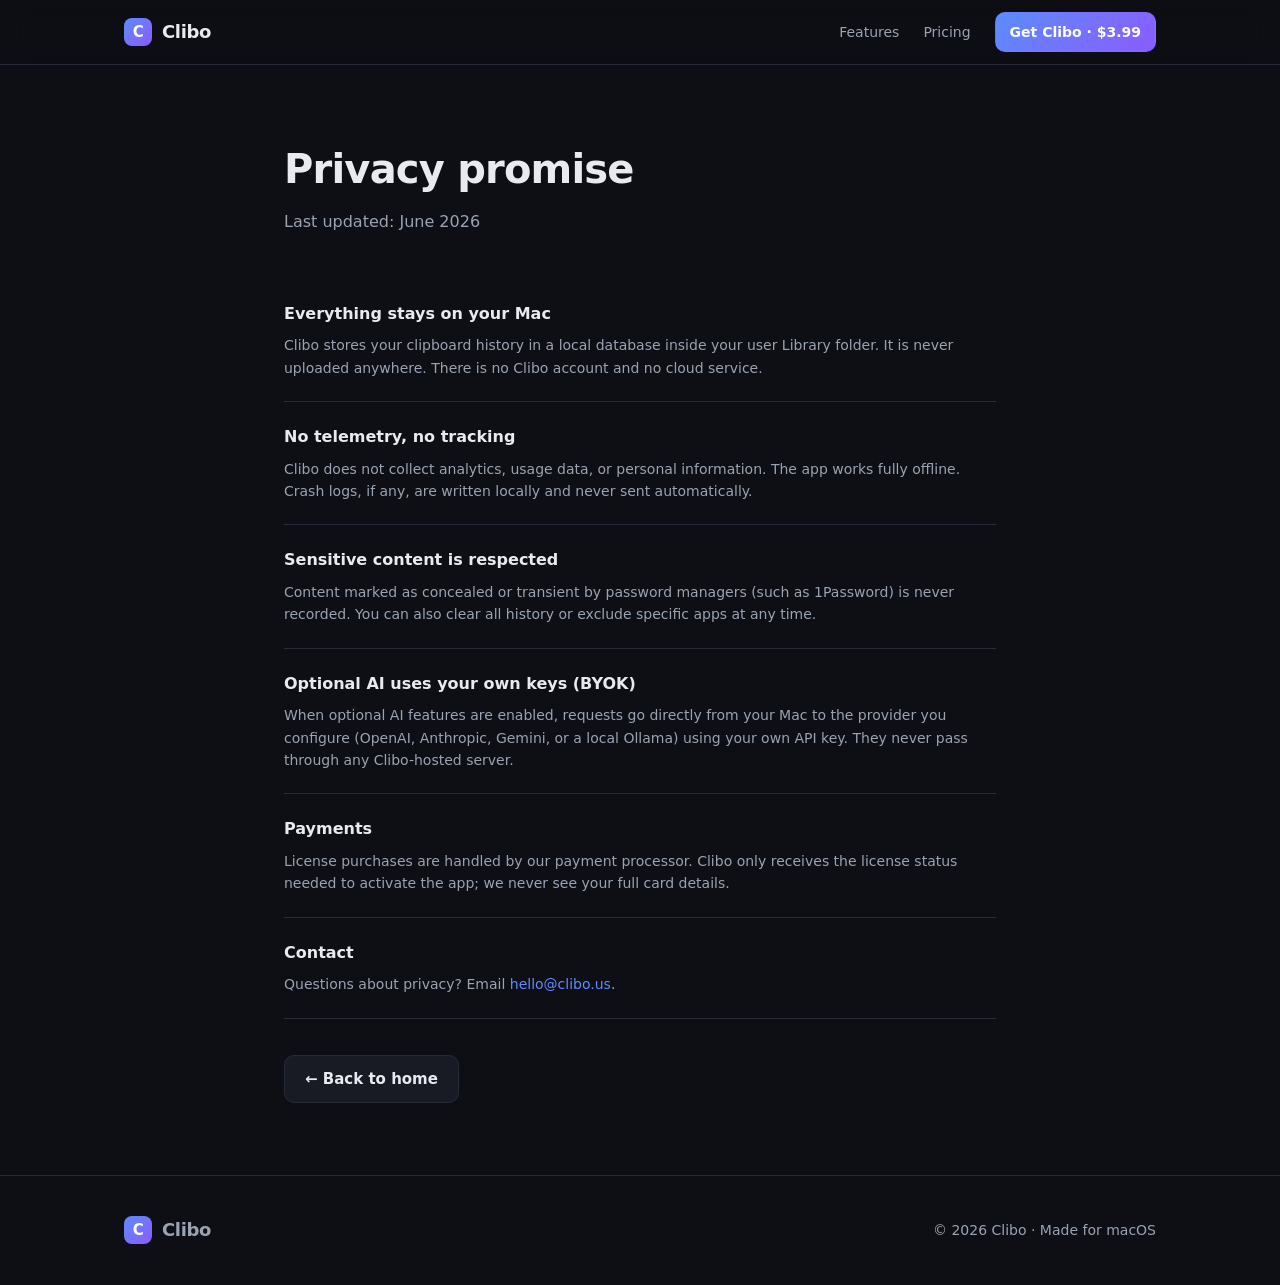
==== privacy.html @ a32e6b88 "Clibo landing page skeleton (clibo.us) - Hero, features, privacy, pricing (.99 one-time), FAQ, downl" ====
<!DOCTYPE html>
<html lang="en">
<head>
  <meta charset="UTF-8" />
  <meta name="viewport" content="width=device-width, initial-scale=1.0" />
  <title>Privacy — Clibo</title>
  <meta name="description" content="Clibo's privacy promise: your clipboard history is stored locally on your Mac. No account, no cloud, no telemetry." />
  <link rel="icon" href="favicon.svg" type="image/svg+xml" />
  <link rel="stylesheet" href="styles.css" />
</head>
<body>
  <nav>
    <div class="wrap">
      <a class="logo" href="/"><span class="mark">C</span> Clibo</a>
      <div class="nav-links">
        <a href="index.html#features">Features</a>
        <a href="index.html#pricing">Pricing</a>
        <a class="btn btn-primary btn-sm" href="index.html#pricing">Get Clibo · $3.99</a>
      </div>
    </div>
  </nav>

  <section>
    <div class="wrap" style="max-width:760px;">
      <h1 style="font-size:40px; letter-spacing:-0.02em; margin-bottom:8px;">Privacy promise</h1>
      <p style="color:var(--muted); margin-bottom:32px;">Last updated: June 2026</p>

      <div class="faq">
        <div class="qa">
          <h4>Everything stays on your Mac</h4>
          <p>Clibo stores your clipboard history in a local database inside your user Library folder. It is never uploaded anywhere. There is no Clibo account and no cloud service.</p>
        </div>
        <div class="qa">
          <h4>No telemetry, no tracking</h4>
          <p>Clibo does not collect analytics, usage data, or personal information. The app works fully offline. Crash logs, if any, are written locally and never sent automatically.</p>
        </div>
        <div class="qa">
          <h4>Sensitive content is respected</h4>
          <p>Content marked as concealed or transient by password managers (such as 1Password) is never recorded. You can also clear all history or exclude specific apps at any time.</p>
        </div>
        <div class="qa">
          <h4>Optional AI uses your own keys (BYOK)</h4>
          <p>When optional AI features are enabled, requests go directly from your Mac to the provider you configure (OpenAI, Anthropic, Gemini, or a local Ollama) using your own API key. They never pass through any Clibo-hosted server.</p>
        </div>
        <div class="qa">
          <h4>Payments</h4>
          <p>License purchases are handled by our payment processor. Clibo only receives the license status needed to activate the app; we never see your full card details.</p>
        </div>
        <div class="qa">
          <h4>Contact</h4>
          <p>Questions about privacy? Email <a href="mailto:hello@clibo.us" style="color:var(--accent);">hello@clibo.us</a>.</p>
        </div>
      </div>

      <div class="cta-row" style="justify-content:flex-start; margin-top:36px;">
        <a class="btn btn-ghost" href="index.html">← Back to home</a>
      </div>
    </div>
  </section>

  <footer>
    <div class="wrap">
      <div class="logo"><span class="mark">C</span> Clibo</div>
      <div>© 2026 Clibo · Made for macOS</div>
    </div>
  </footer>
</body>
</html>
---- styles.css ----
:root {
  --bg: #0d0f14;
  --bg-soft: #14171f;
  --card: #181b24;
  --border: #262b38;
  --text: #e8eaf0;
  --muted: #9aa3b2;
  --accent: #5b8cff;
  --accent-2: #8b5bff;
  --green: #3ddc97;
  --radius: 14px;
  --maxw: 1080px;
}

* { box-sizing: border-box; margin: 0; padding: 0; }
html { scroll-behavior: smooth; }
body {
  font-family: -apple-system, BlinkMacSystemFont, "SF Pro Text", "Segoe UI", Inter, system-ui, sans-serif;
  background: var(--bg);
  color: var(--text);
  line-height: 1.6;
  -webkit-font-smoothing: antialiased;
}
a { color: inherit; text-decoration: none; }
.wrap { max-width: var(--maxw); margin: 0 auto; padding: 0 24px; }

/* Nav */
nav {
  position: sticky; top: 0; z-index: 50;
  backdrop-filter: blur(12px);
  background: rgba(13,15,20,0.72);
  border-bottom: 1px solid var(--border);
}
nav .wrap { display: flex; align-items: center; justify-content: space-between; height: 64px; }
.logo { display: flex; align-items: center; gap: 10px; font-weight: 700; font-size: 18px; letter-spacing: -0.02em; }
.logo .mark {
  width: 28px; height: 28px; border-radius: 8px;
  background: linear-gradient(135deg, var(--accent), var(--accent-2));
  display: grid; place-items: center; color: white; font-size: 15px;
}
.nav-links { display: flex; align-items: center; gap: 24px; font-size: 14px; color: var(--muted); }
.nav-links a:hover { color: var(--text); }

/* Buttons */
.btn {
  display: inline-flex; align-items: center; gap: 8px;
  padding: 11px 20px; border-radius: 10px; font-weight: 600; font-size: 15px;
  border: 1px solid transparent; cursor: pointer; transition: transform .12s ease, opacity .12s ease;
}
.btn:hover { transform: translateY(-1px); }
.btn-primary { background: linear-gradient(135deg, var(--accent), var(--accent-2)); color: white; }
.btn-ghost { border-color: var(--border); color: var(--text); background: var(--card); }
.btn-sm { padding: 8px 14px; font-size: 14px; }

/* Hero */
.hero { padding: 88px 0 64px; text-align: center; }
.eyebrow {
  display: inline-block; font-size: 13px; color: var(--accent);
  border: 1px solid var(--border); border-radius: 999px; padding: 5px 14px; margin-bottom: 22px;
}
.hero h1 { font-size: clamp(34px, 6vw, 60px); line-height: 1.05; letter-spacing: -0.03em; font-weight: 800; }
.hero h1 .grad { background: linear-gradient(135deg, var(--accent), var(--accent-2)); -webkit-background-clip: text; background-clip: text; -webkit-text-fill-color: transparent; }
.hero p.lead { max-width: 640px; margin: 22px auto 0; font-size: 18px; color: var(--muted); }
.cta-row { display: flex; gap: 14px; justify-content: center; margin-top: 32px; flex-wrap: wrap; }
.subnote { margin-top: 16px; font-size: 13px; color: var(--muted); }

/* Mockup */
.mockup {
  max-width: 620px; margin: 56px auto 0; background: var(--card);
  border: 1px solid var(--border); border-radius: 16px; overflow: hidden;
  box-shadow: 0 30px 80px -30px rgba(91,140,255,0.35);
}
.mockup .bar { display: flex; align-items: center; gap: 8px; padding: 12px 16px; border-bottom: 1px solid var(--border); }
.dot { width: 11px; height: 11px; border-radius: 50%; }
.dot.r { background: #ff5f57; } .dot.y { background: #febc2e; } .dot.g { background: #28c840; }
.mockup .search { margin-left: 10px; flex: 1; background: var(--bg-soft); border: 1px solid var(--border); border-radius: 8px; padding: 7px 12px; font-size: 13px; color: var(--muted); text-align: left; }
.mockup .rows { padding: 8px; text-align: left; }
.row { display: flex; align-items: center; gap: 10px; padding: 9px 12px; border-radius: 8px; font-size: 14px; }
.row.sel { background: rgba(91,140,255,0.16); }
.tag { font-size: 11px; padding: 2px 8px; border-radius: 6px; background: var(--bg-soft); color: var(--muted); border: 1px solid var(--border); }
.swatch { width: 14px; height: 14px; border-radius: 4px; }
.row .src { margin-left: auto; font-size: 12px; color: var(--muted); }

/* Sections */
section { padding: 72px 0; }
.section-title { text-align: center; font-size: clamp(26px, 4vw, 38px); font-weight: 800; letter-spacing: -0.02em; }
.section-sub { text-align: center; color: var(--muted); margin-top: 12px; max-width: 560px; margin-left: auto; margin-right: auto; }

.grid { display: grid; grid-template-columns: repeat(3, 1fr); gap: 18px; margin-top: 48px; }
.card { background: var(--card); border: 1px solid var(--border); border-radius: var(--radius); padding: 26px; }
.card .ico { width: 40px; height: 40px; border-radius: 10px; background: var(--bg-soft); display: grid; place-items: center; font-size: 20px; margin-bottom: 16px; }
.card h3 { font-size: 17px; margin-bottom: 8px; }
.card h3 .soon { font-size: 11px; color: var(--accent); border: 1px solid var(--border); border-radius: 6px; padding: 2px 7px; margin-left: 6px; vertical-align: middle; }
.card p { font-size: 14px; color: var(--muted); }

/* Pricing */
.price-card {
  max-width: 420px; margin: 44px auto 0; text-align: center;
  background: var(--card); border: 1px solid var(--border); border-radius: 18px; padding: 40px 32px;
}
.price { font-size: 56px; font-weight: 800; letter-spacing: -0.03em; }
.price small { font-size: 18px; color: var(--muted); font-weight: 600; }
.price-card ul { list-style: none; margin: 26px 0; text-align: left; }
.price-card li { padding: 7px 0; color: var(--muted); display: flex; gap: 10px; }
.price-card li::before { content: "✓"; color: var(--green); font-weight: 700; }

/* FAQ */
.faq { max-width: 720px; margin: 44px auto 0; }
.qa { border-bottom: 1px solid var(--border); padding: 22px 0; }
.qa h4 { font-size: 16px; margin-bottom: 8px; }
.qa p { color: var(--muted); font-size: 14px; }

/* Footer */
footer { border-top: 1px solid var(--border); padding: 40px 0; color: var(--muted); font-size: 14px; }
footer .wrap { display: flex; justify-content: space-between; align-items: center; flex-wrap: wrap; gap: 16px; }
footer a:hover { color: var(--text); }
.foot-links { display: flex; gap: 22px; }

@media (max-width: 760px) {
  .grid { grid-template-columns: 1fr; }
  .nav-links a:not(.btn) { display: none; }
}
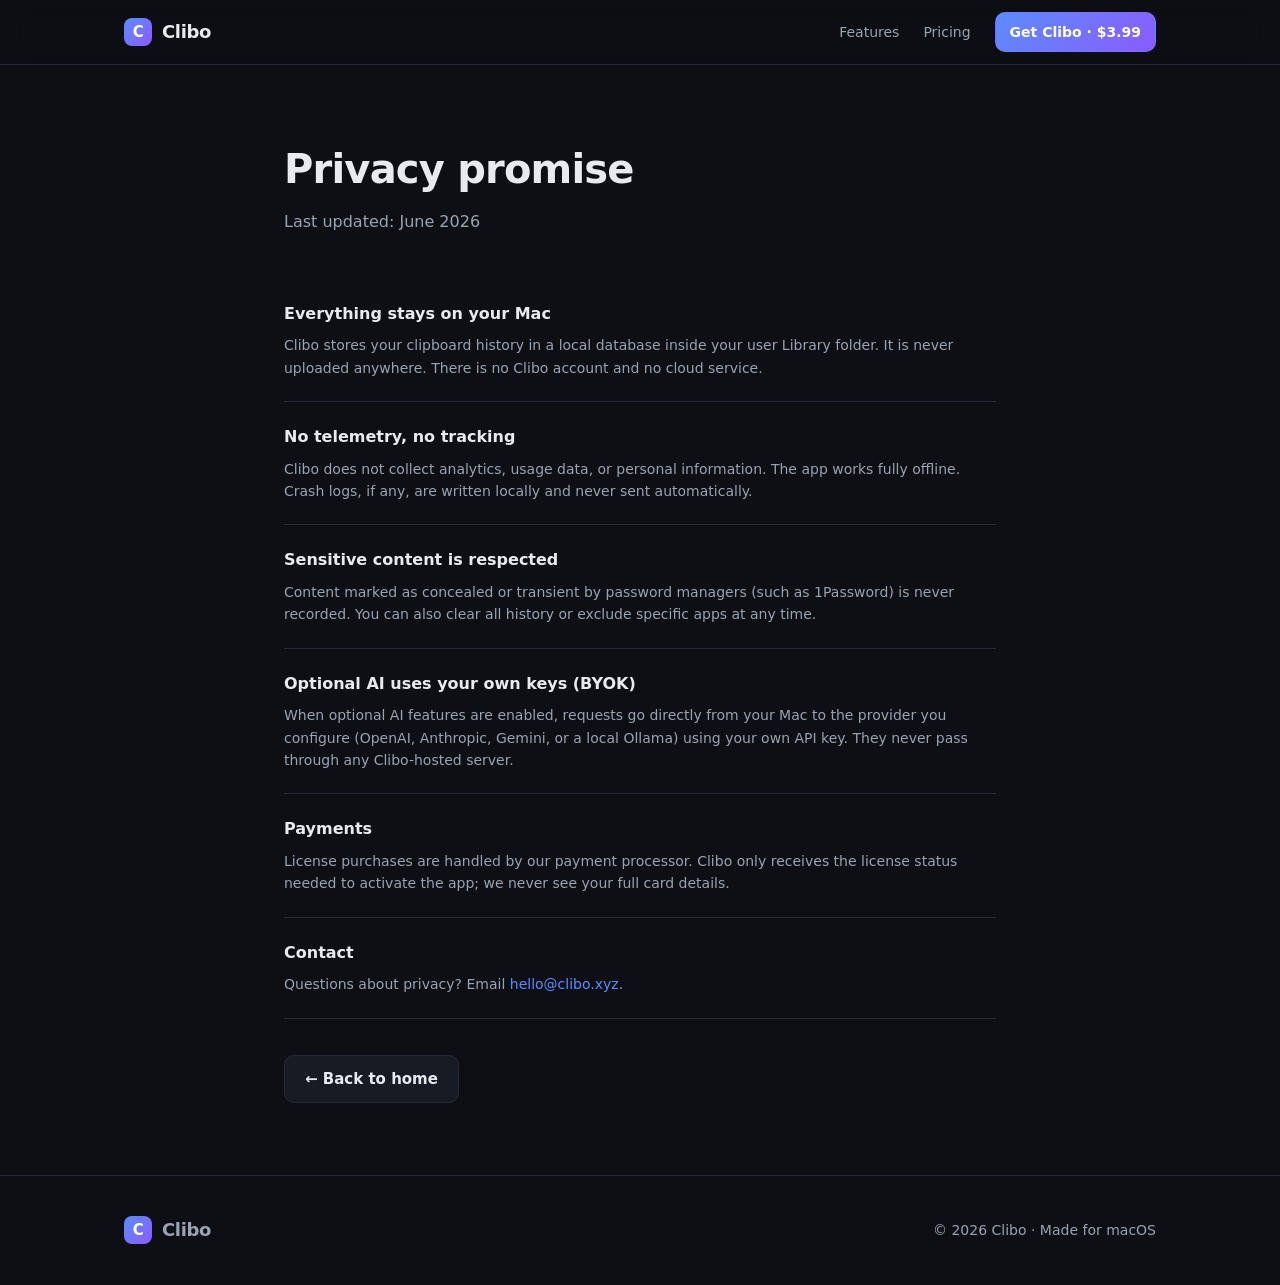
==== commit 1f621baa: "Switch domain to clibo.xyz" ====
--- a/privacy.html
+++ b/privacy.html
@@ -48,7 +48,7 @@
         </div>
         <div class="qa">
           <h4>Contact</h4>
-          <p>Questions about privacy? Email <a href="mailto:hello@clibo.us" style="color:var(--accent);">hello@clibo.us</a>.</p>
+          <p>Questions about privacy? Email <a href="mailto:hello@clibo.xyz" style="color:var(--accent);">hello@clibo.xyz</a>.</p>
         </div>
       </div>
 
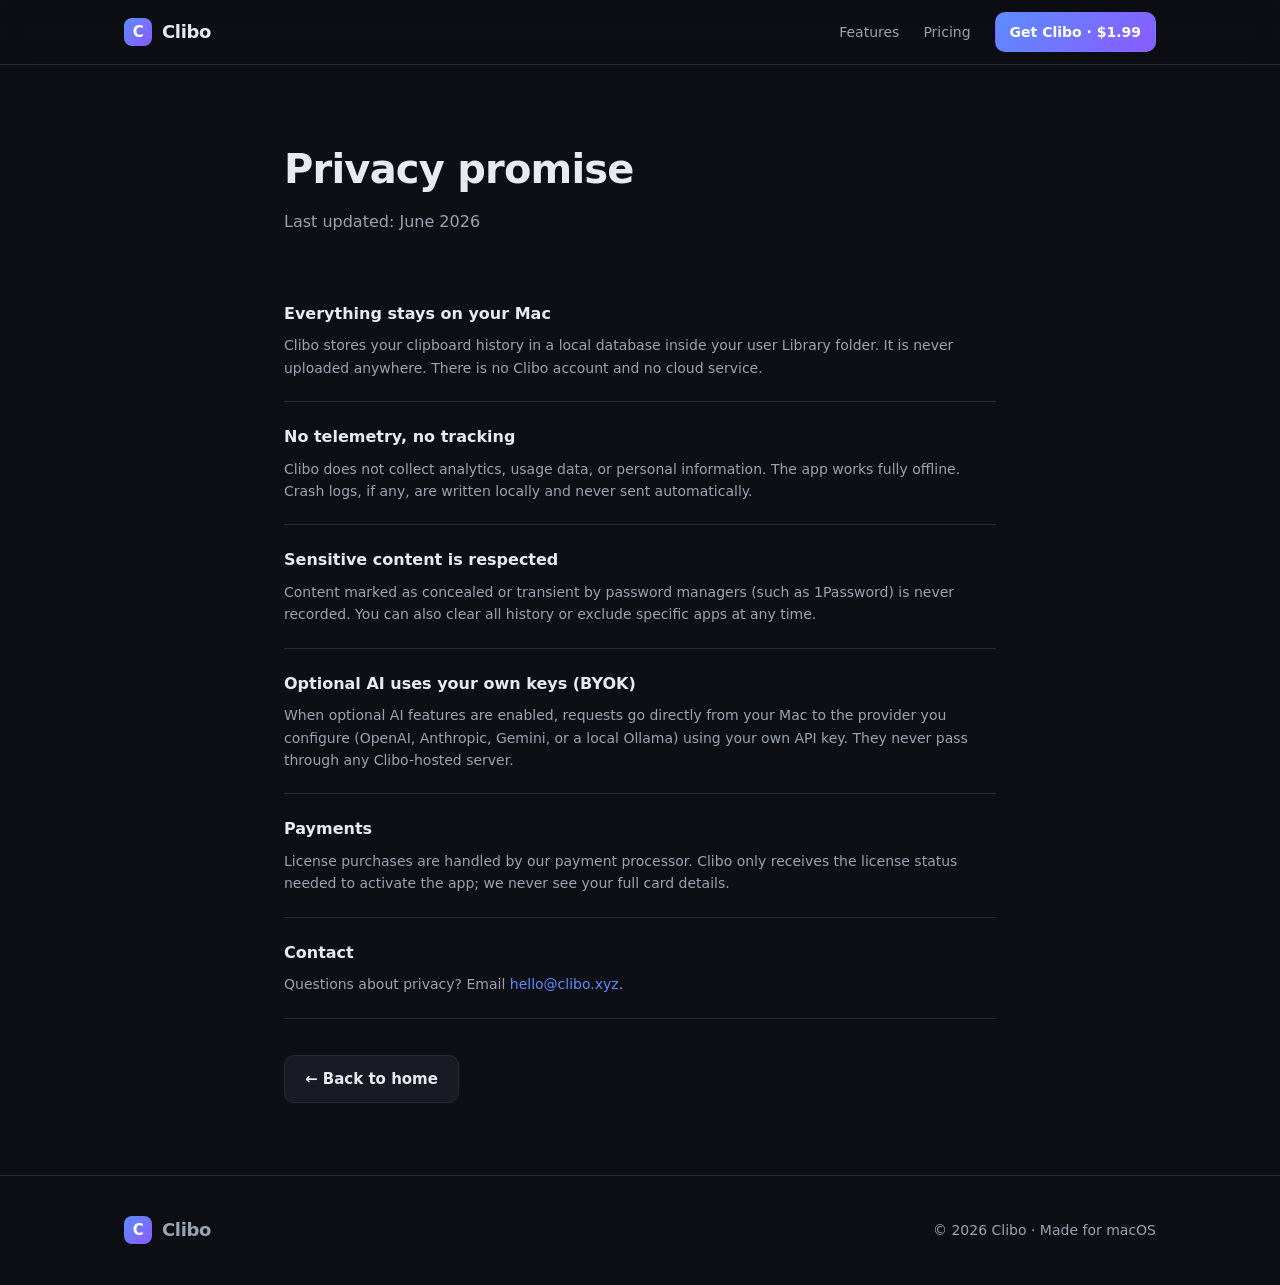
==== commit 49379247: "Price: $1.99" ====
--- a/privacy.html
+++ b/privacy.html
@@ -15,7 +15,7 @@
       <div class="nav-links">
         <a href="index.html#features">Features</a>
         <a href="index.html#pricing">Pricing</a>
-        <a class="btn btn-primary btn-sm" href="index.html#pricing">Get Clibo · $3.99</a>
+        <a class="btn btn-primary btn-sm" href="index.html#pricing">Get Clibo · $1.99</a>
       </div>
     </div>
   </nav>
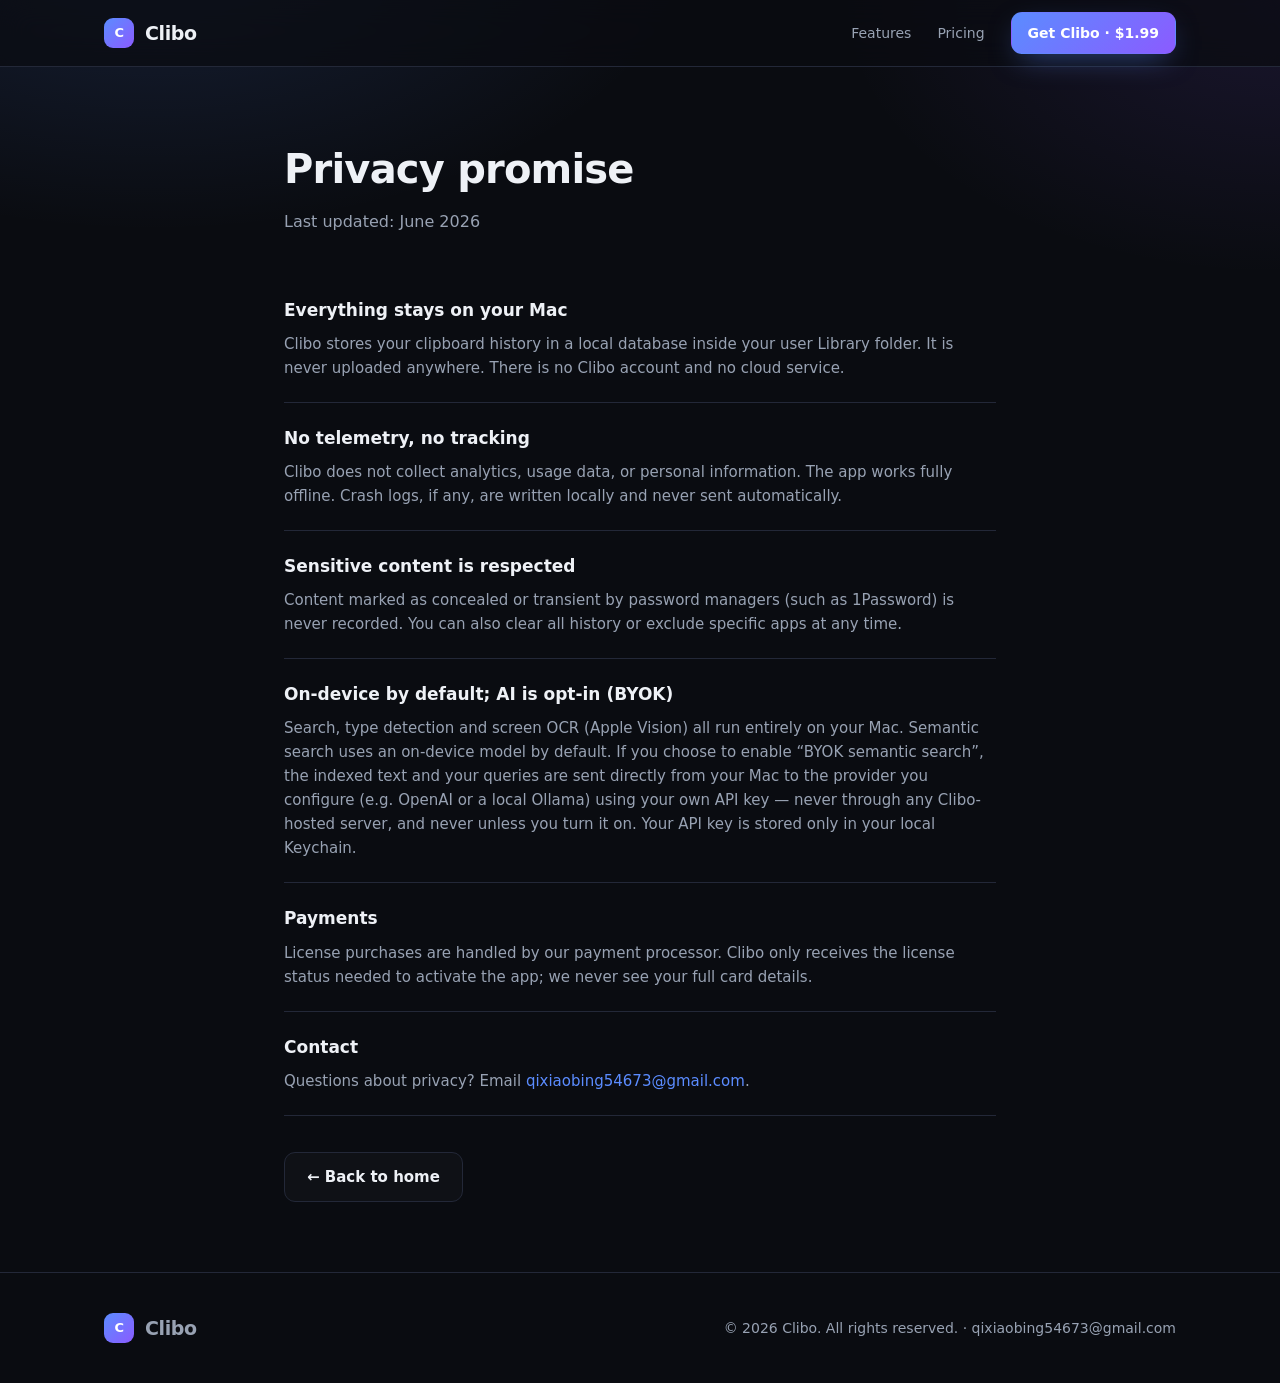
==== commit bea8faeb: "Landing page: full feature grid (Snippets/OCR/BYOK/8 languages), contact email, privacy & copyright" ====
--- a/privacy.html
+++ b/privacy.html
@@ -39,8 +39,8 @@
           <p>Content marked as concealed or transient by password managers (such as 1Password) is never recorded. You can also clear all history or exclude specific apps at any time.</p>
         </div>
         <div class="qa">
-          <h4>Optional AI uses your own keys (BYOK)</h4>
-          <p>When optional AI features are enabled, requests go directly from your Mac to the provider you configure (OpenAI, Anthropic, Gemini, or a local Ollama) using your own API key. They never pass through any Clibo-hosted server.</p>
+          <h4>On-device by default; AI is opt-in (BYOK)</h4>
+          <p>Search, type detection and screen OCR (Apple Vision) all run entirely on your Mac. Semantic search uses an on-device model by default. If you choose to enable “BYOK semantic search”, the indexed text and your queries are sent directly from your Mac to the provider you configure (e.g. OpenAI or a local Ollama) using your own API key — never through any Clibo-hosted server, and never unless you turn it on. Your API key is stored only in your local Keychain.</p>
         </div>
         <div class="qa">
           <h4>Payments</h4>
@@ -48,7 +48,7 @@
         </div>
         <div class="qa">
           <h4>Contact</h4>
-          <p>Questions about privacy? Email <a href="mailto:hello@clibo.xyz" style="color:var(--accent);">hello@clibo.xyz</a>.</p>
+          <p>Questions about privacy? Email <a href="mailto:qixiaobing54673@gmail.com" style="color:var(--accent);">qixiaobing54673@gmail.com</a>.</p>
         </div>
       </div>
 
@@ -61,7 +61,7 @@
   <footer>
     <div class="wrap">
       <div class="logo"><span class="mark">C</span> Clibo</div>
-      <div>© 2026 Clibo · Made for macOS</div>
+      <div>© 2026 Clibo. All rights reserved. · <a href="mailto:qixiaobing54673@gmail.com">qixiaobing54673@gmail.com</a></div>
     </div>
   </footer>
 </body>
--- a/styles.css
+++ b/styles.css
@@ -1,114 +1,102 @@
 :root {
-  --bg: #0d0f14;
-  --bg-soft: #14171f;
-  --card: #181b24;
-  --border: #262b38;
-  --text: #e8eaf0;
-  --muted: #9aa3b2;
+  --bg: #0a0c11;
+  --bg-soft: #0f121a;
+  --card: #14171f;
+  --card-2: #181c26;
+  --border: #232838;
+  --text: #eef1f6;
+  --muted: #98a2b3;
   --accent: #5b8cff;
   --accent-2: #8b5bff;
   --green: #3ddc97;
-  --radius: 14px;
-  --maxw: 1080px;
+  --r: 16px;
+  --maxw: 1120px;
 }
-
 * { box-sizing: border-box; margin: 0; padding: 0; }
 html { scroll-behavior: smooth; }
 body {
   font-family: -apple-system, BlinkMacSystemFont, "SF Pro Text", "Segoe UI", Inter, system-ui, sans-serif;
-  background: var(--bg);
-  color: var(--text);
-  line-height: 1.6;
+  background: var(--bg); color: var(--text); line-height: 1.6;
   -webkit-font-smoothing: antialiased;
+  background-image:
+    radial-gradient(900px 500px at 12% -5%, rgba(91,140,255,0.16), transparent 60%),
+    radial-gradient(800px 500px at 100% 0%, rgba(139,91,255,0.12), transparent 55%);
+  background-repeat: no-repeat;
 }
 a { color: inherit; text-decoration: none; }
 .wrap { max-width: var(--maxw); margin: 0 auto; padding: 0 24px; }
+.eyebrow { color: var(--accent); font-size: 13px; font-weight: 600; letter-spacing: .04em; text-transform: uppercase; }
+.grad { background: linear-gradient(120deg, var(--accent), var(--accent-2)); -webkit-background-clip: text; background-clip: text; -webkit-text-fill-color: transparent; }
 
 /* Nav */
-nav {
-  position: sticky; top: 0; z-index: 50;
-  backdrop-filter: blur(12px);
-  background: rgba(13,15,20,0.72);
-  border-bottom: 1px solid var(--border);
-}
-nav .wrap { display: flex; align-items: center; justify-content: space-between; height: 64px; }
-.logo { display: flex; align-items: center; gap: 10px; font-weight: 700; font-size: 18px; letter-spacing: -0.02em; }
-.logo .mark {
-  width: 28px; height: 28px; border-radius: 8px;
-  background: linear-gradient(135deg, var(--accent), var(--accent-2));
-  display: grid; place-items: center; color: white; font-size: 15px;
-}
-.nav-links { display: flex; align-items: center; gap: 24px; font-size: 14px; color: var(--muted); }
+nav { position: sticky; top: 0; z-index: 50; backdrop-filter: blur(14px); background: rgba(10,12,17,.72); border-bottom: 1px solid var(--border); }
+nav .wrap { display: flex; align-items: center; justify-content: space-between; height: 66px; }
+.logo { display: flex; align-items: center; gap: 11px; font-weight: 700; font-size: 19px; letter-spacing: -.02em; }
+.logo .mark { width: 30px; height: 30px; border-radius: 9px; background: linear-gradient(135deg, var(--accent), var(--accent-2)); display: grid; place-items: center; color: #fff; font-size: 13px; font-weight: 800; }
+.nav-links { display: flex; align-items: center; gap: 26px; font-size: 14px; color: var(--muted); }
 .nav-links a:hover { color: var(--text); }
 
 /* Buttons */
-.btn {
-  display: inline-flex; align-items: center; gap: 8px;
-  padding: 11px 20px; border-radius: 10px; font-weight: 600; font-size: 15px;
-  border: 1px solid transparent; cursor: pointer; transition: transform .12s ease, opacity .12s ease;
-}
-.btn:hover { transform: translateY(-1px); }
-.btn-primary { background: linear-gradient(135deg, var(--accent), var(--accent-2)); color: white; }
-.btn-ghost { border-color: var(--border); color: var(--text); background: var(--card); }
-.btn-sm { padding: 8px 14px; font-size: 14px; }
+.btn { display: inline-flex; align-items: center; gap: 8px; padding: 12px 22px; border-radius: 11px; font-weight: 600; font-size: 15px; border: 1px solid transparent; cursor: pointer; transition: transform .12s ease, box-shadow .2s ease, background .2s; }
+.btn-primary { background: linear-gradient(135deg, var(--accent), var(--accent-2)); color: #fff; box-shadow: 0 10px 30px -10px rgba(91,140,255,.55); }
+.btn-primary:hover { transform: translateY(-2px); box-shadow: 0 16px 40px -12px rgba(91,140,255,.7); }
+.btn-ghost { border-color: var(--border); color: var(--text); background: rgba(255,255,255,.02); }
+.btn-ghost:hover { transform: translateY(-2px); border-color: #34405c; }
+.btn-sm { padding: 9px 16px; font-size: 14px; }
 
 /* Hero */
-.hero { padding: 88px 0 64px; text-align: center; }
-.eyebrow {
-  display: inline-block; font-size: 13px; color: var(--accent);
-  border: 1px solid var(--border); border-radius: 999px; padding: 5px 14px; margin-bottom: 22px;
-}
-.hero h1 { font-size: clamp(34px, 6vw, 60px); line-height: 1.05; letter-spacing: -0.03em; font-weight: 800; }
-.hero h1 .grad { background: linear-gradient(135deg, var(--accent), var(--accent-2)); -webkit-background-clip: text; background-clip: text; -webkit-text-fill-color: transparent; }
-.hero p.lead { max-width: 640px; margin: 22px auto 0; font-size: 18px; color: var(--muted); }
-.cta-row { display: flex; gap: 14px; justify-content: center; margin-top: 32px; flex-wrap: wrap; }
+.hero { padding: 84px 0 40px; }
+.hero-grid { display: grid; grid-template-columns: 1.05fr .95fr; gap: 56px; align-items: center; }
+.hero h1 { font-size: clamp(40px, 5.4vw, 68px); line-height: 1.03; letter-spacing: -.03em; font-weight: 800; margin: 18px 0 0; }
+.hero p.lead { max-width: 520px; margin-top: 22px; font-size: 19px; color: var(--muted); }
+.cta-row { display: flex; gap: 14px; margin-top: 32px; flex-wrap: wrap; }
 .subnote { margin-top: 16px; font-size: 13px; color: var(--muted); }
+.subnote b { color: var(--text); font-weight: 600; }
 
-/* Mockup */
-.mockup {
-  max-width: 620px; margin: 56px auto 0; background: var(--card);
-  border: 1px solid var(--border); border-radius: 16px; overflow: hidden;
-  box-shadow: 0 30px 80px -30px rgba(91,140,255,0.35);
-}
-.mockup .bar { display: flex; align-items: center; gap: 8px; padding: 12px 16px; border-bottom: 1px solid var(--border); }
-.dot { width: 11px; height: 11px; border-radius: 50%; }
-.dot.r { background: #ff5f57; } .dot.y { background: #febc2e; } .dot.g { background: #28c840; }
-.mockup .search { margin-left: 10px; flex: 1; background: var(--bg-soft); border: 1px solid var(--border); border-radius: 8px; padding: 7px 12px; font-size: 13px; color: var(--muted); text-align: left; }
-.mockup .rows { padding: 8px; text-align: left; }
-.row { display: flex; align-items: center; gap: 10px; padding: 9px 12px; border-radius: 8px; font-size: 14px; }
-.row.sel { background: rgba(91,140,255,0.16); }
-.tag { font-size: 11px; padding: 2px 8px; border-radius: 6px; background: var(--bg-soft); color: var(--muted); border: 1px solid var(--border); }
-.swatch { width: 14px; height: 14px; border-radius: 4px; }
-.row .src { margin-left: auto; font-size: 12px; color: var(--muted); }
+/* Visual frame (holds SVG mockups) */
+.visual { position: relative; }
+.visual::before { content:""; position:absolute; inset:-8% -6% -10% -6%; background: radial-gradient(closest-side, rgba(91,140,255,.30), transparent 70%); filter: blur(10px); z-index:0; }
+.visual svg { position: relative; z-index: 1; width: 100%; height: auto; border-radius: 18px; box-shadow: 0 40px 90px -40px rgba(0,0,0,.8); }
 
 /* Sections */
-section { padding: 72px 0; }
-.section-title { text-align: center; font-size: clamp(26px, 4vw, 38px); font-weight: 800; letter-spacing: -0.02em; }
-.section-sub { text-align: center; color: var(--muted); margin-top: 12px; max-width: 560px; margin-left: auto; margin-right: auto; }
+section { padding: 70px 0; }
+.center { text-align: center; }
+.section-title { font-size: clamp(28px, 4vw, 40px); font-weight: 800; letter-spacing: -.02em; }
+.section-sub { color: var(--muted); margin-top: 12px; max-width: 580px; }
+.center .section-sub { margin-left: auto; margin-right: auto; }
 
-.grid { display: grid; grid-template-columns: repeat(3, 1fr); gap: 18px; margin-top: 48px; }
-.card { background: var(--card); border: 1px solid var(--border); border-radius: var(--radius); padding: 26px; }
-.card .ico { width: 40px; height: 40px; border-radius: 10px; background: var(--bg-soft); display: grid; place-items: center; font-size: 20px; margin-bottom: 16px; }
-.card h3 { font-size: 17px; margin-bottom: 8px; }
-.card h3 .soon { font-size: 11px; color: var(--accent); border: 1px solid var(--border); border-radius: 6px; padding: 2px 7px; margin-left: 6px; vertical-align: middle; }
-.card p { font-size: 14px; color: var(--muted); }
+/* Alternating feature rows */
+.feature { display: grid; grid-template-columns: 1fr 1fr; gap: 56px; align-items: center; padding: 46px 0; }
+.feature.reverse .ftext { order: 2; }
+.feature h3 { font-size: 28px; letter-spacing: -.02em; margin: 10px 0 12px; }
+.feature p { color: var(--muted); font-size: 16px; max-width: 460px; }
+.feature .tick { color: var(--text); font-size: 15px; margin-top: 14px; display: flex; gap: 10px; align-items: flex-start; }
+.feature .tick::before { content: "✓"; color: var(--green); font-weight: 700; }
+
+/* Why / comparison */
+.why { background: var(--bg-soft); border-top: 1px solid var(--border); border-bottom: 1px solid var(--border); }
+.why-grid { display: grid; grid-template-columns: repeat(3,1fr); gap: 18px; margin-top: 44px; }
+.why-card { background: var(--card); border: 1px solid var(--border); border-radius: var(--r); padding: 26px; }
+.why-card .i { width: 42px; height: 42px; border-radius: 11px; background: var(--card-2); display: grid; place-items: center; font-size: 20px; margin-bottom: 14px; }
+.why-card h4 { font-size: 17px; margin-bottom: 8px; }
+.why-card p { color: var(--muted); font-size: 14px; }
 
 /* Pricing */
-.price-card {
-  max-width: 420px; margin: 44px auto 0; text-align: center;
-  background: var(--card); border: 1px solid var(--border); border-radius: 18px; padding: 40px 32px;
-}
-.price { font-size: 56px; font-weight: 800; letter-spacing: -0.03em; }
+.price-card { max-width: 440px; margin: 44px auto 0; text-align: center; background: linear-gradient(180deg, var(--card-2), var(--card)); border: 1px solid var(--border); border-radius: 20px; padding: 42px 34px; box-shadow: 0 40px 90px -50px rgba(91,140,255,.5); }
+.price { font-size: 60px; font-weight: 800; letter-spacing: -.03em; }
 .price small { font-size: 18px; color: var(--muted); font-weight: 600; }
 .price-card ul { list-style: none; margin: 26px 0; text-align: left; }
 .price-card li { padding: 7px 0; color: var(--muted); display: flex; gap: 10px; }
 .price-card li::before { content: "✓"; color: var(--green); font-weight: 700; }
 
 /* FAQ */
-.faq { max-width: 720px; margin: 44px auto 0; }
+.faq { max-width: 760px; margin: 40px auto 0; }
 .qa { border-bottom: 1px solid var(--border); padding: 22px 0; }
-.qa h4 { font-size: 16px; margin-bottom: 8px; }
-.qa p { color: var(--muted); font-size: 14px; }
+.qa h4 { font-size: 17px; margin-bottom: 8px; }
+.qa p { color: var(--muted); font-size: 15px; }
+
+/* Final CTA */
+.final { text-align: center; background: var(--bg-soft); border-top: 1px solid var(--border); }
 
 /* Footer */
 footer { border-top: 1px solid var(--border); padding: 40px 0; color: var(--muted); font-size: 14px; }
@@ -116,7 +104,10 @@
 footer a:hover { color: var(--text); }
 .foot-links { display: flex; gap: 22px; }
 
-@media (max-width: 760px) {
-  .grid { grid-template-columns: 1fr; }
+@media (max-width: 880px) {
+  .hero-grid, .feature { grid-template-columns: 1fr; gap: 32px; }
+  .feature.reverse .ftext { order: 0; }
+  .why-grid { grid-template-columns: 1fr; }
   .nav-links a:not(.btn) { display: none; }
+  .hero { padding: 56px 0 20px; }
 }
